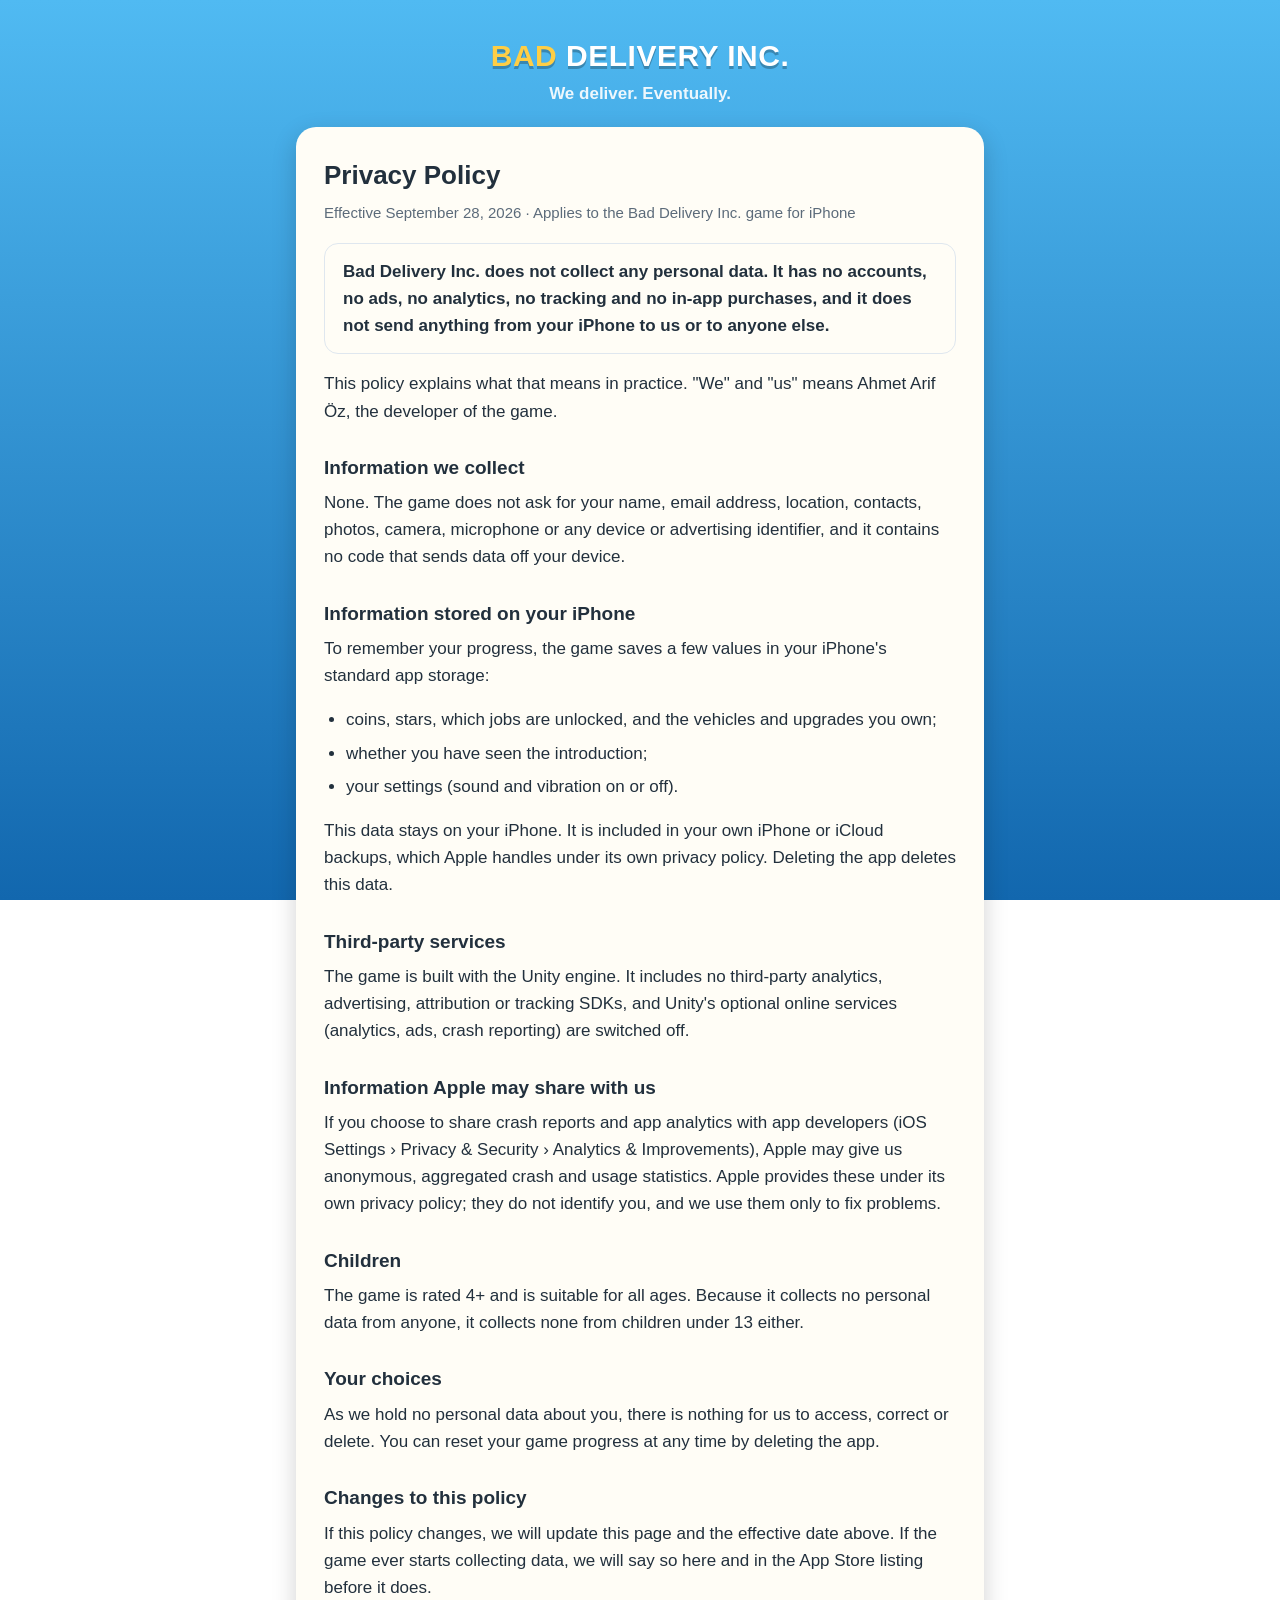
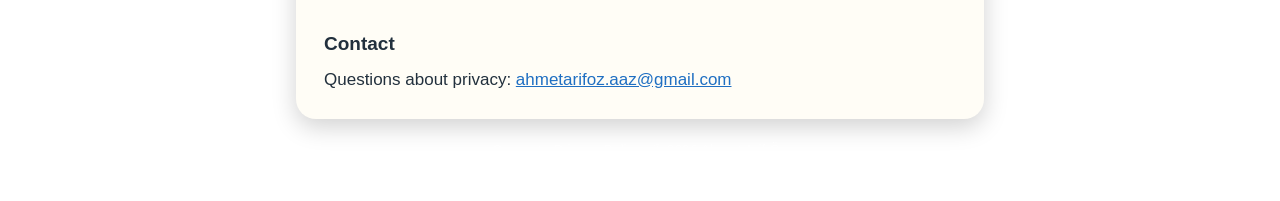
==== privacy.html @ 819497bf "Privacy policy and support pages for Bad Delivery Inc. Co-Authored-By: Claude Opus 5.5 <noreply@anth" ====
<!DOCTYPE html>
<html lang="en">
<head>
  <meta charset="utf-8">
  <meta name="viewport" content="width=device-width, initial-scale=1">
  <title>Privacy Policy – Bad Delivery Inc.</title>
  <meta name="description" content="Privacy policy for the iPhone game Bad Delivery Inc.">
  <link rel="stylesheet" href="style.css">
</head>
<body>
<main>
  <header>
    <div class="brand"><span>BAD</span> DELIVERY INC.</div>
    <div class="tag">We deliver. Eventually.</div>
  </header>

  <div class="card">
    <h1>Privacy Policy</h1>
    <div class="meta">Effective September 28, 2026 · Applies to the Bad Delivery Inc. game for iPhone</div>

    <div class="box lead">
      Bad Delivery Inc. does not collect any personal data. It has no accounts, no ads, no analytics,
      no tracking and no in-app purchases, and it does not send anything from your iPhone to us or to anyone else.
    </div>

    <p>This policy explains what that means in practice. "We" and "us" means Ahmet Arif Öz, the developer of the game.</p>

    <h2>Information we collect</h2>
    <p>None. The game does not ask for your name, email address, location, contacts, photos, camera, microphone or
      any device or advertising identifier, and it contains no code that sends data off your device.</p>

    <h2>Information stored on your iPhone</h2>
    <p>To remember your progress, the game saves a few values in your iPhone's standard app storage:</p>
    <ul>
      <li>coins, stars, which jobs are unlocked, and the vehicles and upgrades you own;</li>
      <li>whether you have seen the introduction;</li>
      <li>your settings (sound and vibration on or off).</li>
    </ul>
    <p>This data stays on your iPhone. It is included in your own iPhone or iCloud backups, which Apple handles
      under its own privacy policy. Deleting the app deletes this data.</p>

    <h2>Third-party services</h2>
    <p>The game is built with the Unity engine. It includes no third-party analytics, advertising, attribution or
      tracking SDKs, and Unity's optional online services (analytics, ads, crash reporting) are switched off.</p>

    <h2>Information Apple may share with us</h2>
    <p>If you choose to share crash reports and app analytics with app developers (iOS Settings › Privacy &amp; Security
      › Analytics &amp; Improvements), Apple may give us anonymous, aggregated crash and usage statistics. Apple
      provides these under its own privacy policy; they do not identify you, and we use them only to fix problems.</p>

    <h2>Children</h2>
    <p>The game is rated 4+ and is suitable for all ages. Because it collects no personal data from anyone, it
      collects none from children under 13 either.</p>

    <h2>Your choices</h2>
    <p>As we hold no personal data about you, there is nothing for us to access, correct or delete. You can reset
      your game progress at any time by deleting the app.</p>

    <h2>Changes to this policy</h2>
    <p>If this policy changes, we will update this page and the effective date above. If the game ever starts
      collecting data, we will say so here and in the App Store listing before it does.</p>

    <h2>Contact</h2>
    <p>Questions about privacy: <a href="mailto:ahmetarifoz.aaz@gmail.com?subject=Bad%20Delivery%20Inc.%20privacy">ahmetarifoz.aaz@gmail.com</a></p>
  </div>

  <footer><a href="support.html">Support</a> · <a href="privacy.html">Privacy Policy</a> · © 2026 Ahmet Arif Öz</footer>
</main>
</body>
</html>
---- style.css ----
:root {
  --sky: #50baf2;
  --sky-deep: #1267ae;
  --card: #fffdf6;
  --ink: #22303d;
  --muted: #5c6b7a;
  --accent: #e8452c;
  --rule: #dfe7ef;
  --link: #1f6fc2;
}

@media (prefers-color-scheme: dark) {
  :root {
    --sky: #0f3a5c;
    --sky-deep: #081f33;
    --card: #15212d;
    --ink: #eef3f7;
    --muted: #a9b7c4;
    --rule: #2a3a4a;
    --link: #7cc0ff;
  }
}

* { box-sizing: border-box; }

body {
  margin: 0;
  min-height: 100vh;
  background: linear-gradient(180deg, var(--sky) 0%, var(--sky-deep) 100%) fixed;
  color: var(--ink);
  font: 17px/1.6 -apple-system, BlinkMacSystemFont, "Segoe UI", Roboto, Helvetica, Arial, sans-serif;
}

main {
  max-width: 720px;
  margin: 32px auto;
  padding: 0 16px;
}

.card {
  background: var(--card);
  border-radius: 20px;
  padding: 28px 28px 20px;
  box-shadow: 0 8px 24px rgba(0, 0, 0, 0.18);
}

header { text-align: center; color: #fff; margin-bottom: 20px; }
header .brand { font-weight: 900; font-size: 30px; letter-spacing: 0.5px; text-shadow: 0 3px 0 rgba(0, 0, 0, 0.25); }
header .brand span { color: #ffce45; }
header .tag { opacity: 0.9; font-weight: 600; }

h1 { font-size: 26px; margin: 0 0 4px; }
h2 { font-size: 19px; margin: 28px 0 6px; }
p, li { margin: 6px 0; }
ul { padding-left: 22px; }
a { color: var(--link); }
.meta { color: var(--muted); font-size: 15px; margin-bottom: 18px; }
.lead { font-weight: 600; }
.box { border: 1px solid var(--rule); border-radius: 14px; padding: 14px 18px; margin: 16px 0; }

footer { text-align: center; color: #fff; opacity: 0.85; font-size: 14px; margin: 20px 0 40px; }
footer a { color: #fff; }
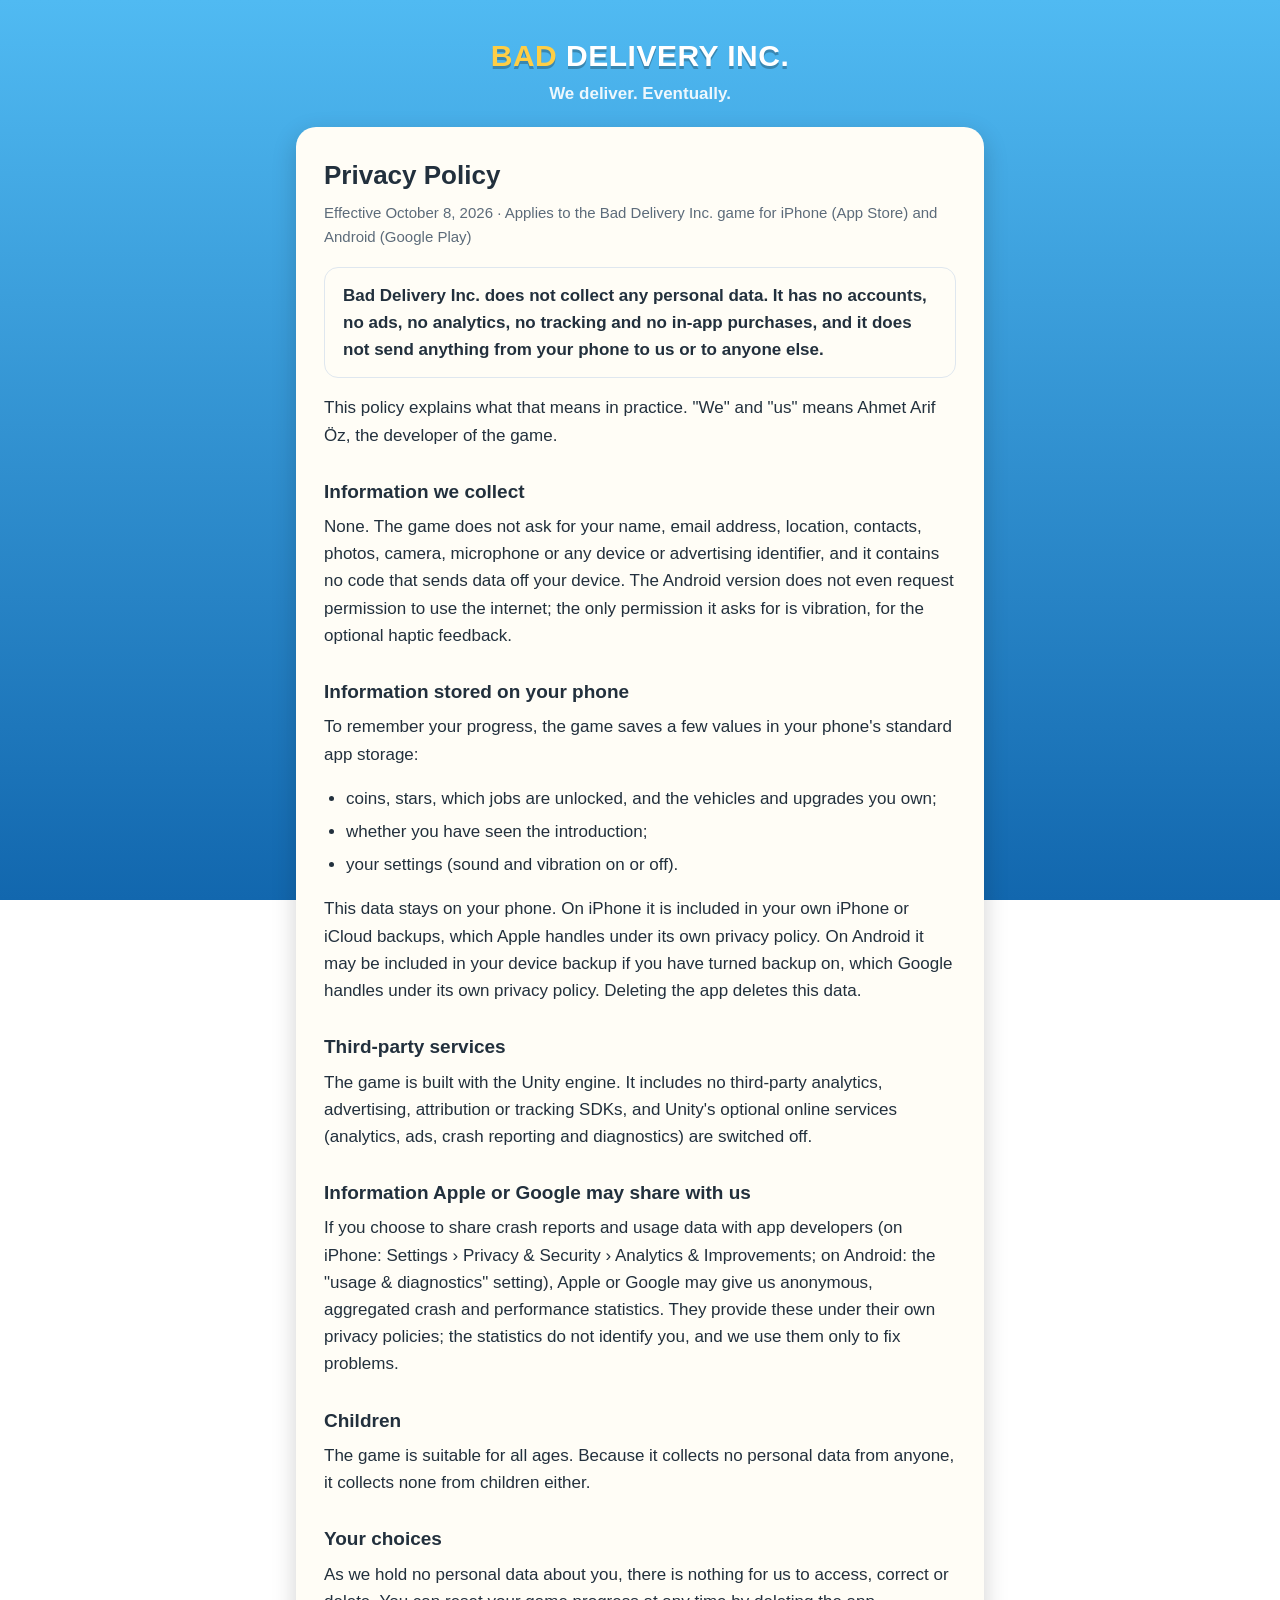
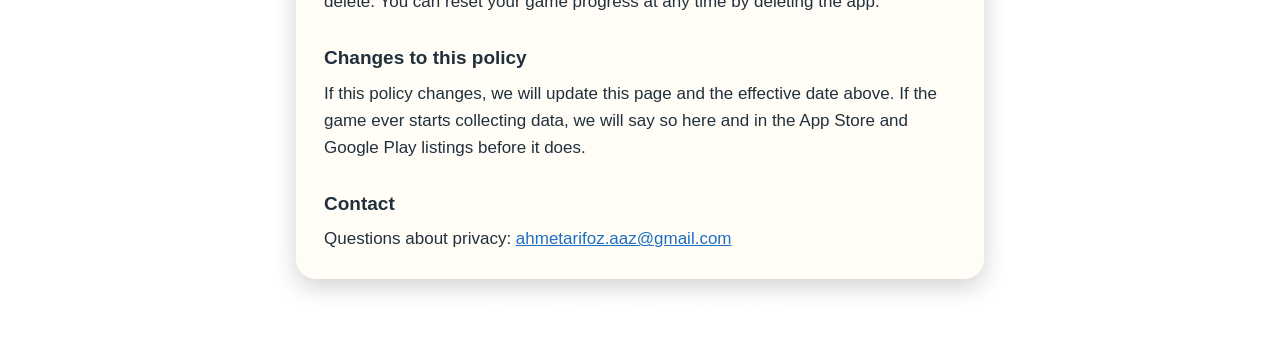
==== commit 352f020a: "Cover the Android version in the privacy policy and support pages The game is coming to Google Play." ====
--- a/privacy.html
+++ b/privacy.html
@@ -4,7 +4,7 @@
   <meta charset="utf-8">
   <meta name="viewport" content="width=device-width, initial-scale=1">
   <title>Privacy Policy – Bad Delivery Inc.</title>
-  <meta name="description" content="Privacy policy for the iPhone game Bad Delivery Inc.">
+  <meta name="description" content="Privacy policy for the game Bad Delivery Inc. on iPhone and Android.">
   <link rel="stylesheet" href="style.css">
 </head>
 <body>
@@ -16,41 +16,47 @@
 
   <div class="card">
     <h1>Privacy Policy</h1>
-    <div class="meta">Effective September 28, 2026 · Applies to the Bad Delivery Inc. game for iPhone</div>
+    <div class="meta">Effective October 8, 2026 · Applies to the Bad Delivery Inc. game for iPhone (App Store) and
+      Android (Google Play)</div>
 
     <div class="box lead">
       Bad Delivery Inc. does not collect any personal data. It has no accounts, no ads, no analytics,
-      no tracking and no in-app purchases, and it does not send anything from your iPhone to us or to anyone else.
+      no tracking and no in-app purchases, and it does not send anything from your phone to us or to anyone else.
     </div>
 
     <p>This policy explains what that means in practice. "We" and "us" means Ahmet Arif Öz, the developer of the game.</p>
 
     <h2>Information we collect</h2>
     <p>None. The game does not ask for your name, email address, location, contacts, photos, camera, microphone or
-      any device or advertising identifier, and it contains no code that sends data off your device.</p>
+      any device or advertising identifier, and it contains no code that sends data off your device. The Android
+      version does not even request permission to use the internet; the only permission it asks for is vibration,
+      for the optional haptic feedback.</p>
 
-    <h2>Information stored on your iPhone</h2>
-    <p>To remember your progress, the game saves a few values in your iPhone's standard app storage:</p>
+    <h2>Information stored on your phone</h2>
+    <p>To remember your progress, the game saves a few values in your phone's standard app storage:</p>
     <ul>
       <li>coins, stars, which jobs are unlocked, and the vehicles and upgrades you own;</li>
       <li>whether you have seen the introduction;</li>
       <li>your settings (sound and vibration on or off).</li>
     </ul>
-    <p>This data stays on your iPhone. It is included in your own iPhone or iCloud backups, which Apple handles
-      under its own privacy policy. Deleting the app deletes this data.</p>
+    <p>This data stays on your phone. On iPhone it is included in your own iPhone or iCloud backups, which Apple
+      handles under its own privacy policy. On Android it may be included in your device backup if you have turned
+      backup on, which Google handles under its own privacy policy. Deleting the app deletes this data.</p>
 
     <h2>Third-party services</h2>
     <p>The game is built with the Unity engine. It includes no third-party analytics, advertising, attribution or
-      tracking SDKs, and Unity's optional online services (analytics, ads, crash reporting) are switched off.</p>
+      tracking SDKs, and Unity's optional online services (analytics, ads, crash reporting and diagnostics) are
+      switched off.</p>
 
-    <h2>Information Apple may share with us</h2>
-    <p>If you choose to share crash reports and app analytics with app developers (iOS Settings › Privacy &amp; Security
-      › Analytics &amp; Improvements), Apple may give us anonymous, aggregated crash and usage statistics. Apple
-      provides these under its own privacy policy; they do not identify you, and we use them only to fix problems.</p>
+    <h2>Information Apple or Google may share with us</h2>
+    <p>If you choose to share crash reports and usage data with app developers (on iPhone: Settings › Privacy &amp;
+      Security › Analytics &amp; Improvements; on Android: the "usage &amp; diagnostics" setting), Apple or Google may
+      give us anonymous, aggregated crash and performance statistics. They provide these under their own privacy
+      policies; the statistics do not identify you, and we use them only to fix problems.</p>
 
     <h2>Children</h2>
-    <p>The game is rated 4+ and is suitable for all ages. Because it collects no personal data from anyone, it
-      collects none from children under 13 either.</p>
+    <p>The game is suitable for all ages. Because it collects no personal data from anyone, it collects none from
+      children either.</p>
 
     <h2>Your choices</h2>
     <p>As we hold no personal data about you, there is nothing for us to access, correct or delete. You can reset
@@ -58,7 +64,7 @@
 
     <h2>Changes to this policy</h2>
     <p>If this policy changes, we will update this page and the effective date above. If the game ever starts
-      collecting data, we will say so here and in the App Store listing before it does.</p>
+      collecting data, we will say so here and in the App Store and Google Play listings before it does.</p>
 
     <h2>Contact</h2>
     <p>Questions about privacy: <a href="mailto:ahmetarifoz.aaz@gmail.com?subject=Bad%20Delivery%20Inc.%20privacy">ahmetarifoz.aaz@gmail.com</a></p>
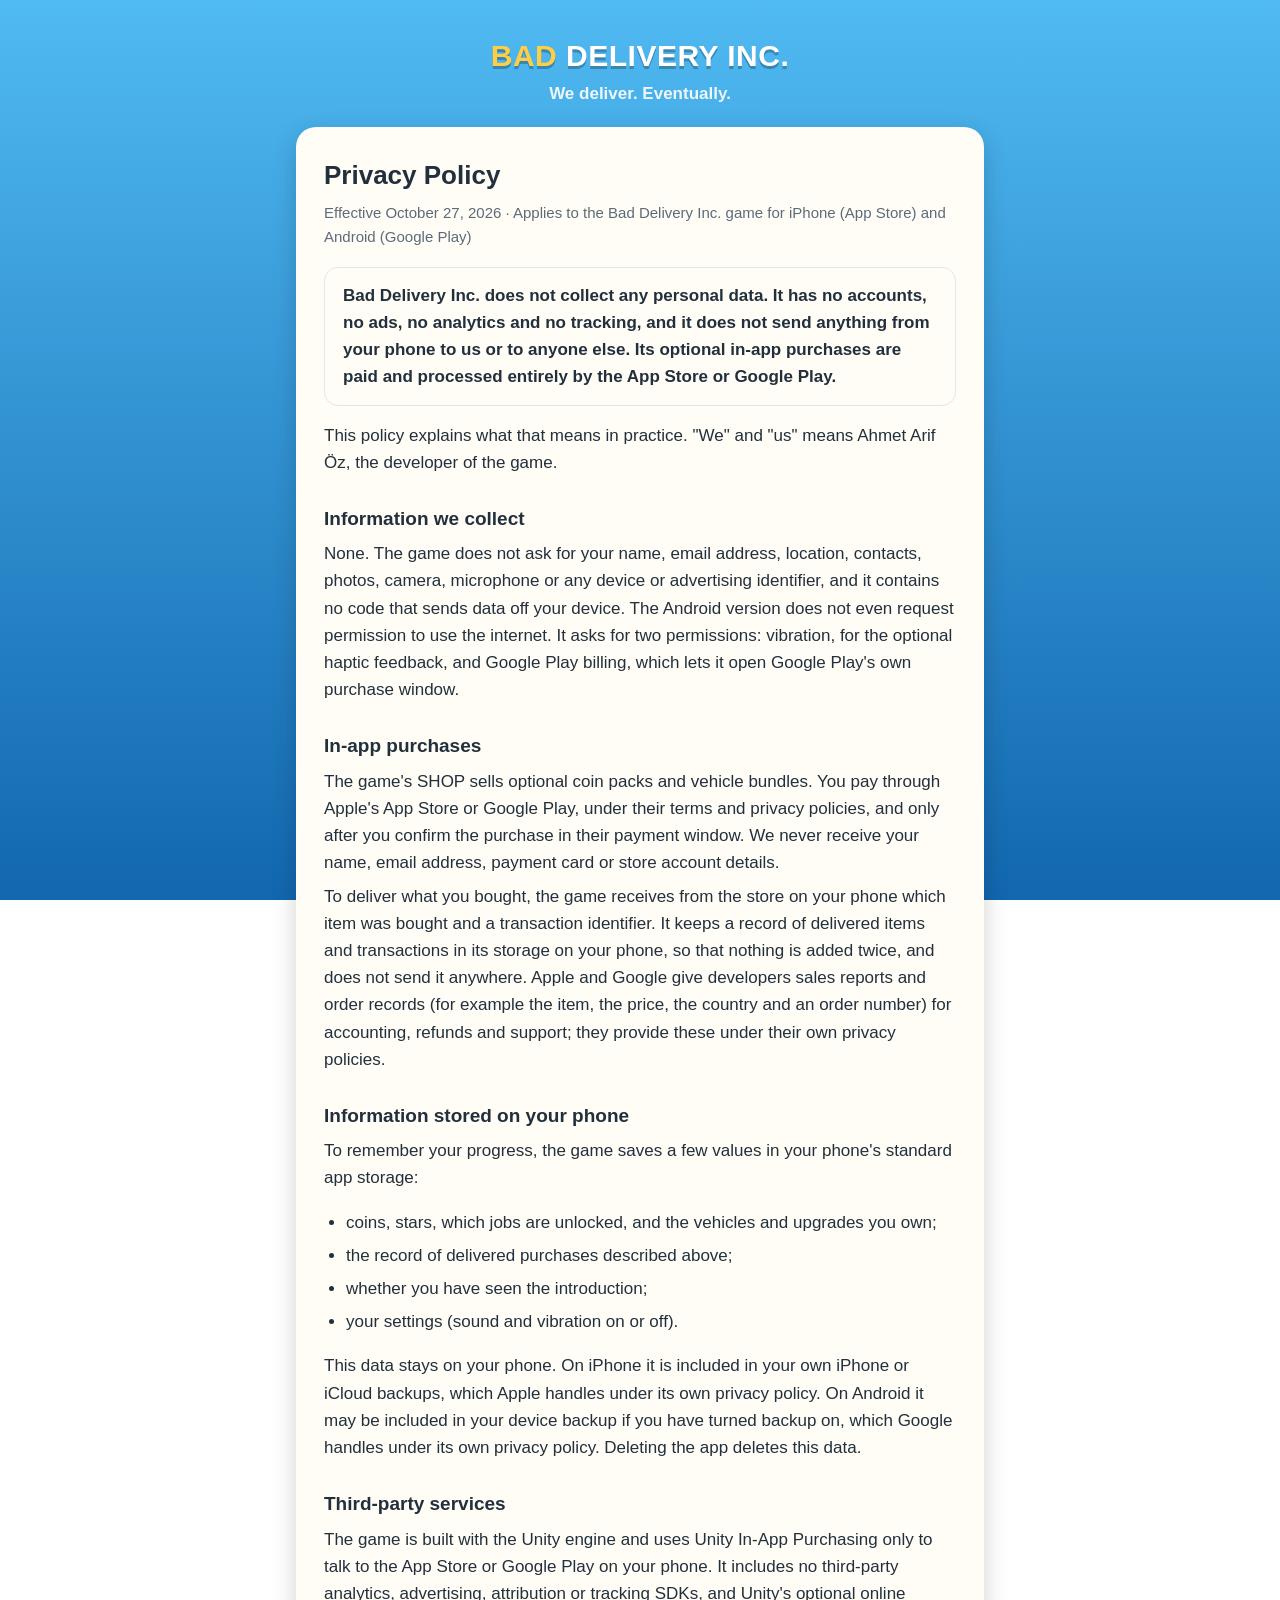
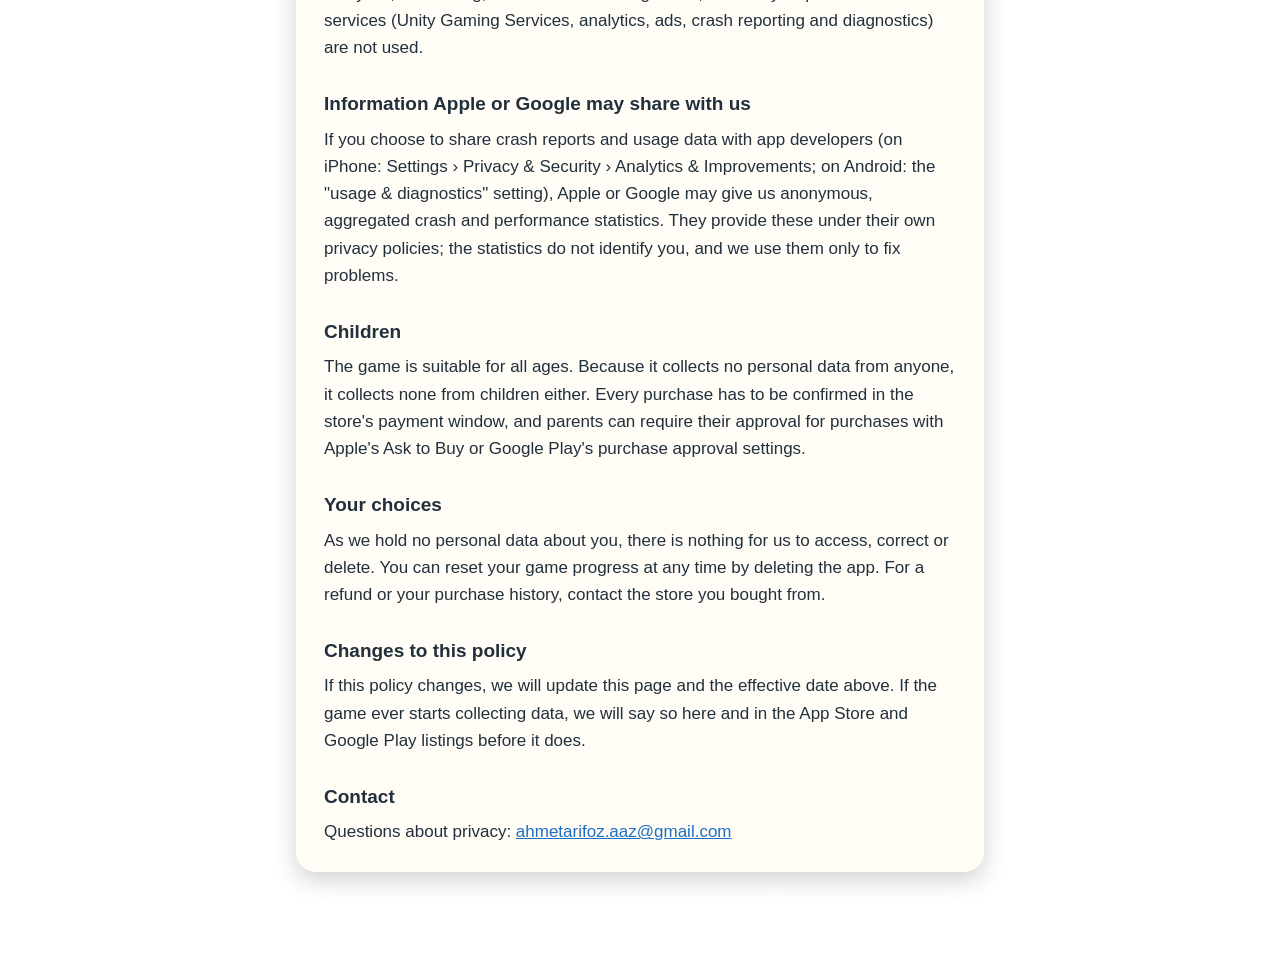
==== commit 3e843b90: "Describe the in-app purchases in the privacy policy and support pages The game drops its advertising" ====
--- a/privacy.html
+++ b/privacy.html
@@ -16,12 +16,13 @@
 
   <div class="card">
     <h1>Privacy Policy</h1>
-    <div class="meta">Effective October 8, 2026 · Applies to the Bad Delivery Inc. game for iPhone (App Store) and
+    <div class="meta">Effective October 27, 2026 · Applies to the Bad Delivery Inc. game for iPhone (App Store) and
       Android (Google Play)</div>
 
     <div class="box lead">
-      Bad Delivery Inc. does not collect any personal data. It has no accounts, no ads, no analytics,
-      no tracking and no in-app purchases, and it does not send anything from your phone to us or to anyone else.
+      Bad Delivery Inc. does not collect any personal data. It has no accounts, no ads, no analytics and no
+      tracking, and it does not send anything from your phone to us or to anyone else. Its optional in-app purchases
+      are paid and processed entirely by the App Store or Google Play.
     </div>
 
     <p>This policy explains what that means in practice. "We" and "us" means Ahmet Arif Öz, the developer of the game.</p>
@@ -29,13 +30,24 @@
     <h2>Information we collect</h2>
     <p>None. The game does not ask for your name, email address, location, contacts, photos, camera, microphone or
       any device or advertising identifier, and it contains no code that sends data off your device. The Android
-      version does not even request permission to use the internet; the only permission it asks for is vibration,
-      for the optional haptic feedback.</p>
+      version does not even request permission to use the internet. It asks for two permissions: vibration, for the
+      optional haptic feedback, and Google Play billing, which lets it open Google Play's own purchase window.</p>
+
+    <h2>In-app purchases</h2>
+    <p>The game's SHOP sells optional coin packs and vehicle bundles. You pay through Apple's App Store or Google Play,
+      under their terms and privacy policies, and only after you confirm the purchase in their payment window. We never
+      receive your name, email address, payment card or store account details.</p>
+    <p>To deliver what you bought, the game receives from the store on your phone which item was bought and a
+      transaction identifier. It keeps a record of delivered items and transactions in its storage on your phone, so
+      that nothing is added twice, and does not send it anywhere. Apple and Google give developers sales reports and
+      order records (for example the item, the price, the country and an order number) for accounting, refunds and
+      support; they provide these under their own privacy policies.</p>
 
     <h2>Information stored on your phone</h2>
     <p>To remember your progress, the game saves a few values in your phone's standard app storage:</p>
     <ul>
       <li>coins, stars, which jobs are unlocked, and the vehicles and upgrades you own;</li>
+      <li>the record of delivered purchases described above;</li>
       <li>whether you have seen the introduction;</li>
       <li>your settings (sound and vibration on or off).</li>
     </ul>
@@ -44,9 +56,10 @@
       backup on, which Google handles under its own privacy policy. Deleting the app deletes this data.</p>
 
     <h2>Third-party services</h2>
-    <p>The game is built with the Unity engine. It includes no third-party analytics, advertising, attribution or
-      tracking SDKs, and Unity's optional online services (analytics, ads, crash reporting and diagnostics) are
-      switched off.</p>
+    <p>The game is built with the Unity engine and uses Unity In-App Purchasing only to talk to the App Store or
+      Google Play on your phone. It includes no third-party analytics, advertising, attribution or tracking SDKs, and
+      Unity's optional online services (Unity Gaming Services, analytics, ads, crash reporting and diagnostics) are
+      not used.</p>
 
     <h2>Information Apple or Google may share with us</h2>
     <p>If you choose to share crash reports and usage data with app developers (on iPhone: Settings › Privacy &amp;
@@ -56,11 +69,13 @@
 
     <h2>Children</h2>
     <p>The game is suitable for all ages. Because it collects no personal data from anyone, it collects none from
-      children either.</p>
+      children either. Every purchase has to be confirmed in the store's payment window, and parents can require
+      their approval for purchases with Apple's Ask to Buy or Google Play's purchase approval settings.</p>
 
     <h2>Your choices</h2>
     <p>As we hold no personal data about you, there is nothing for us to access, correct or delete. You can reset
-      your game progress at any time by deleting the app.</p>
+      your game progress at any time by deleting the app. For a refund or your purchase history, contact the store
+      you bought from.</p>
 
     <h2>Changes to this policy</h2>
     <p>If this policy changes, we will update this page and the effective date above. If the game ever starts
